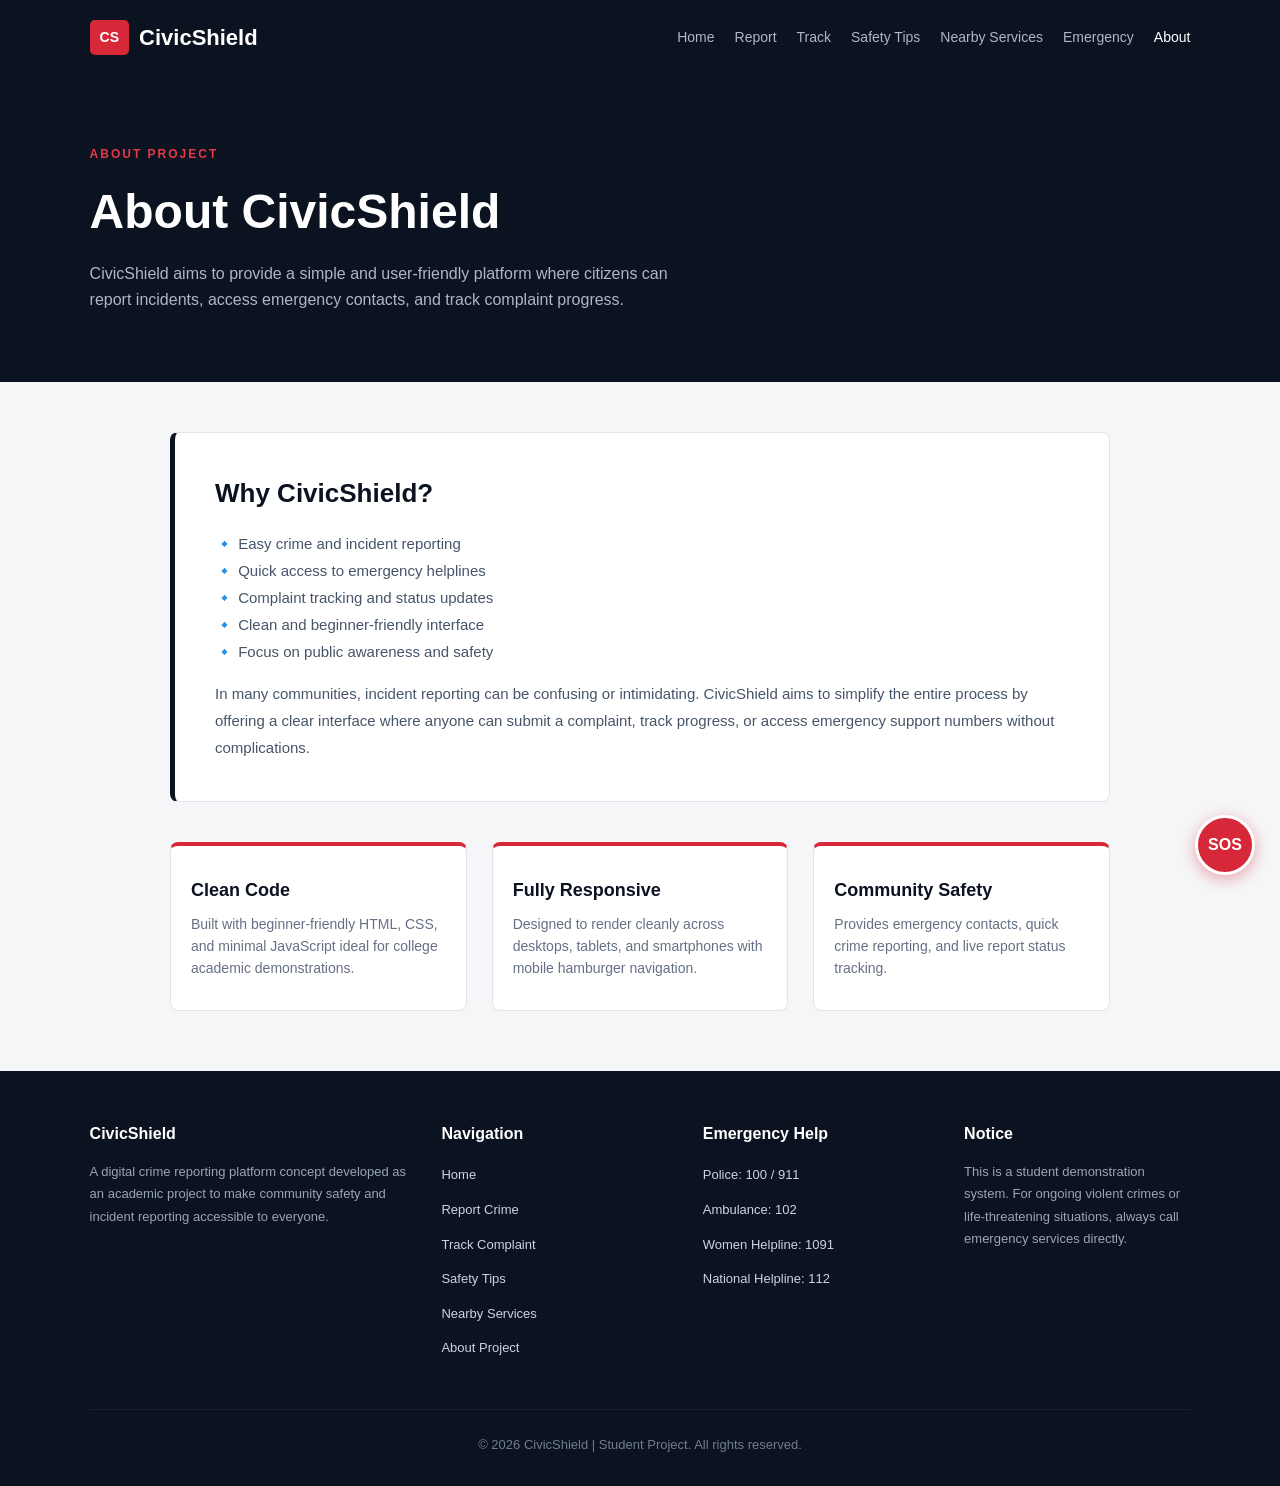
==== about.html @ 10e53ed2 "Add about and emergency pages" ====
<!DOCTYPE html>
<html lang="en">

<head>
    <meta charset="UTF-8">
    <meta name="viewport" content="width=device-width, initial-scale=1.0">
    <title>About | CivicShield</title>

    <style>
        * {
            margin: 0;
            padding: 0;
            box-sizing: border-box;
            font-family: Arial, sans-serif;
        }

        body {
            background: #f5f6f8;
            color: #111827;
            line-height: 1.6;
        }

        a {
            text-decoration: none;
            color: inherit;
        }

        /* FLOATING SOS BUTTON */
        .floating-sos {
            position: fixed;
            bottom: 25px;
            right: 25px;
            width: 60px;
            height: 60px;
            background-color: #d62839;
            color: #ffffff;
            border-radius: 50%;
            display: flex;
            align-items: center;
            justify-content: center;
            font-size: 16px;
            font-weight: 800;
            border: 3px solid #ffffff;
            box-shadow: 0 4px 15px rgba(214, 40, 57, 0.4);
            z-index: 999;
            transition: transform 0.2s, background-color 0.2s;
        }

        .floating-sos:hover {
            background-color: #b91c2c;
            transform: scale(1.08);
        }

        /* NAVBAR */
        .navbar {
            height: 75px;
            background: #0b1220;
            color: white;
            display: flex;
            align-items: center;
            justify-content: space-between;
            padding: 0 7%;
            position: sticky;
            top: 0;
            z-index: 1000;
        }

        .logo {
            font-size: 22px;
            font-weight: bold;
            display: flex;
            align-items: center;
            gap: 10px;
        }

        .logo-box {
            background: #d62839;
            padding: 6px 10px;
            border-radius: 5px;
            font-size: 14px;
        }

        .nav-links {
            display: flex;
            align-items: center;
            gap: 20px;
        }

        .nav-links a {
            color: #aeb7c5;
            font-size: 14px;
            transition: 0.3s;
        }

        .nav-links a:hover,
        .nav-links a.active {
            color: white;
        }

        .nav-sos {
            background: #d62839;
            color: white !important;
            padding: 7px 14px;
            border-radius: 4px;
            font-size: 13px;
            font-weight: bold;
            letter-spacing: 1px;
        }

        .nav-sos:hover {
            background: #b91c2c;
        }

        .nav-button {
            background: #d62839;
            color: white !important;
            padding: 9px 16px;
            border-radius: 5px;
            font-size: 14px;
            font-weight: bold;
        }

        .nav-button:hover {
            background: #b91c2c;
        }

        /* Hamburger button for mobile */
        .hamburger {
            display: none;
            flex-direction: column;
            gap: 5px;
            background: none;
            border: none;
            cursor: pointer;
        }

        .hamburger span {
            display: block;
            width: 25px;
            height: 3px;
            background-color: #ffffff;
            border-radius: 2px;
        }

        /* HEADER */
        .header {
            background: #0b1220;
            color: white;
            padding: 70px 7%;
        }

        .red-title {
            color: #e63946;
            font-size: 12px;
            font-weight: bold;
            letter-spacing: 2px;
        }

        .header h1 {
            font-size: 48px;
            margin: 10px 0;
        }

        .header p:last-child {
            color: #aeb7c5;
            max-width: 600px;
        }

        /* MAIN CONTENT */
        .main {
            max-width: 1000px;
            margin: 50px auto;
            padding: 0 30px;
        }

        .about-card {
            background: white;
            padding: 40px;
            border: 1px solid #e1e4e9;
            border-left: 5px solid #0b1220;
            border-radius: 8px;
            margin-bottom: 40px;
        }

        .about-card h2 {
            font-size: 26px;
            color: #0b1220;
            margin-bottom: 15px;
        }

        .about-card p {
            color: #475569;
            font-size: 15px;
            line-height: 1.8;
            margin-bottom: 15px;
        }

        .about-card p:last-child {
            margin-bottom: 0;
        }

        .grid-info {
            display: grid;
            grid-template-columns: repeat(3, 1fr);
            gap: 25px;
            margin-top: 30px;
        }

        .info-box {
            background: white;
            padding: 30px 20px;
            border: 1px solid #e1e4e9;
            border-radius: 8px;
            border-top: 4px solid #d62839;
        }

        .info-box h3 {
            font-size: 18px;
            color: #0b1220;
            margin-bottom: 8px;
        }

        .info-box p {
            color: #667085;
            font-size: 14px;
        }

        /* FOOTER */
        footer {
            background: #0b1220;
            color: #9aa5b5;
            padding: 50px 7% 30px 7%;
            margin-top: 60px;
        }

        .footer-grid {
            display: grid;
            grid-template-columns: 1.4fr 1fr 1fr 1fr;
            gap: 35px;
            margin-bottom: 40px;
            text-align: left;
        }

        .footer-col h4 {
            color: #ffffff;
            font-size: 16px;
            margin-bottom: 15px;
        }

        .footer-col p {
            font-size: 13px;
            line-height: 1.7;
            color: #9aa5b5;
        }

        .footer-col ul {
            list-style: none;
        }

        .footer-col li {
            margin-bottom: 9px;
        }

        .footer-col a {
            color: #cbd5e1;
            font-size: 13px;
            transition: 0.2s;
        }

        .footer-col a:hover {
            color: #ffffff;
        }

        .copyright {
            font-size: 13px;
            color: #717d8e;
            border-top: 1px solid #162235;
            padding-top: 25px;
            text-align: center;
        }

        /* RESPONSIVE */
        @media(max-width: 900px) {
            .grid-info {
                grid-template-columns: 1fr;
            }

            .footer-grid {
                grid-template-columns: 1fr 1fr;
            }
        }

        @media(max-width: 768px) {
            .navbar {
                padding: 0 5%;
            }

            .hamburger {
                display: flex;
            }

            .nav-links {
                position: absolute;
                top: 75px;
                left: 0;
                width: 100%;
                background-color: #0b1220;
                flex-direction: column;
                align-items: flex-start;
                padding: 20px 5%;
                gap: 15px;
                display: none;
                border-bottom: 2px solid #d62839;
            }

            .nav-links.active {
                display: flex;
            }

            .nav-links a {
                width: 100%;
                padding: 6px 0;
                font-size: 16px;
            }

            .header {
                padding: 50px 5%;
            }

            .header h1 {
                font-size: 34px;
            }

            .main {
                padding: 0 5%;
            }

            .footer-grid {
                grid-template-columns: 1fr;
            }
        }
    </style>
</head>

<body>

    <!-- FLOATING SOS BUTTON ON EVERY PAGE -->
    <a href="emergency.html" class="floating-sos" title="Emergency SOS - Click for Immediate Help">
        SOS
    </a>

    <!-- NAVBAR -->
    <header class="navbar">
        <a href="index.html" class="logo">
            <span class="logo-box">CS</span>
            CivicShield
        </a>

        <button class="hamburger" onclick="toggleMenu()" aria-label="Toggle menu">
            <span></span>
            <span></span>
            <span></span>
        </button>

        <nav class="nav-links" id="nav-links">
            <a href="index.html">Home</a>
            <a href="report.html">Report</a>
            <a href="track.html">Track</a>
            <a href="safety-tips.html">Safety Tips</a>
            <a href="nearby-services.html">Nearby Services</a>
            <a href="emergency.html">Emergency</a>
            <a href="about.html" class="active">About</a>
        </nav>
    </header>

    <!-- HEADER -->
    <section class="header">
        <p class="red-title">ABOUT PROJECT</p>
        <h1>About CivicShield</h1>
        <p>
            CivicShield aims to provide a simple and user-friendly platform where citizens can report incidents, access
            emergency contacts, and track complaint progress. 
        </p>
    </section>

    <!-- MAIN -->
    <main class="main">
        <div class="about-card">
            <h2>Why CivicShield?</h2>
            <p>
                🔹 Easy crime and incident reporting<br>
                🔹 Quick access to emergency helplines<br>
                🔹 Complaint tracking and status updates<br>
                🔹 Clean and beginner-friendly interface<br>
                🔹 Focus on public awareness and safety
            </p>
            <p>
                In many communities, incident reporting can be confusing or intimidating. CivicShield aims to simplify
                the entire process by offering a clear interface where anyone can submit a complaint, track progress, or
                access emergency support numbers without complications.
            </p>
        </div>

        <div class="grid-info">
            <div class="info-box">
                <h3>Clean Code</h3>
                <p>Built with beginner-friendly HTML, CSS, and minimal JavaScript ideal for college academic
                    demonstrations.</p>
            </div>

            <div class="info-box">
                <h3>Fully Responsive</h3>
                <p>Designed to render cleanly across desktops, tablets, and smartphones with mobile hamburger
                    navigation.</p>
            </div>

            <div class="info-box">
                <h3>Community Safety</h3>
                <p>Provides emergency contacts, quick crime reporting, and live report status tracking.</p>
            </div>
        </div>
    </main>

    <!-- EXPANDED SIMPLE FOOTER -->
    <footer>
        <div class="footer-grid">
            <div class="footer-col">
                <h4>CivicShield</h4>
                <p>
                    A digital crime reporting platform concept developed as an academic project to make community safety
                    and incident reporting accessible to everyone.
                </p>
            </div>

            <div class="footer-col">
                <h4>Navigation</h4>
                <ul>
                    <li><a href="index.html">Home</a></li>
                    <li><a href="report.html">Report Crime</a></li>
                    <li><a href="track.html">Track Complaint</a></li>
                    <li><a href="safety-tips.html">Safety Tips</a></li>
                    <li><a href="nearby-services.html">Nearby Services</a></li>
                    <li><a href="about.html">About Project</a></li>
                </ul>
            </div>

            <div class="footer-col">
                <h4>Emergency Help</h4>
                <ul>
                    <li><a href="tel:100">Police: 100 / 911</a></li>
                    <li><a href="tel:102">Ambulance: 102</a></li>
                    <li><a href="tel:1091">Women Helpline: 1091</a></li>
                    <li><a href="tel:112">National Helpline: 112</a></li>
                </ul>
            </div>

            <div class="footer-col">
                <h4>Notice</h4>
                <p>
                    This is a student demonstration system. For ongoing violent crimes or life-threatening situations,
                    always call emergency services directly.
                </p>
            </div>
        </div>

        <p class="copyright">
            &copy; 2026 CivicShield | Student Project. All rights reserved.
        </p>
    </footer>

    <!-- BASIC JAVASCRIPT -->
    <script>
        function toggleMenu() {
            var menu = document.getElementById("nav-links");
            menu.classList.toggle("active");
        }
    </script>
</body>

</html>
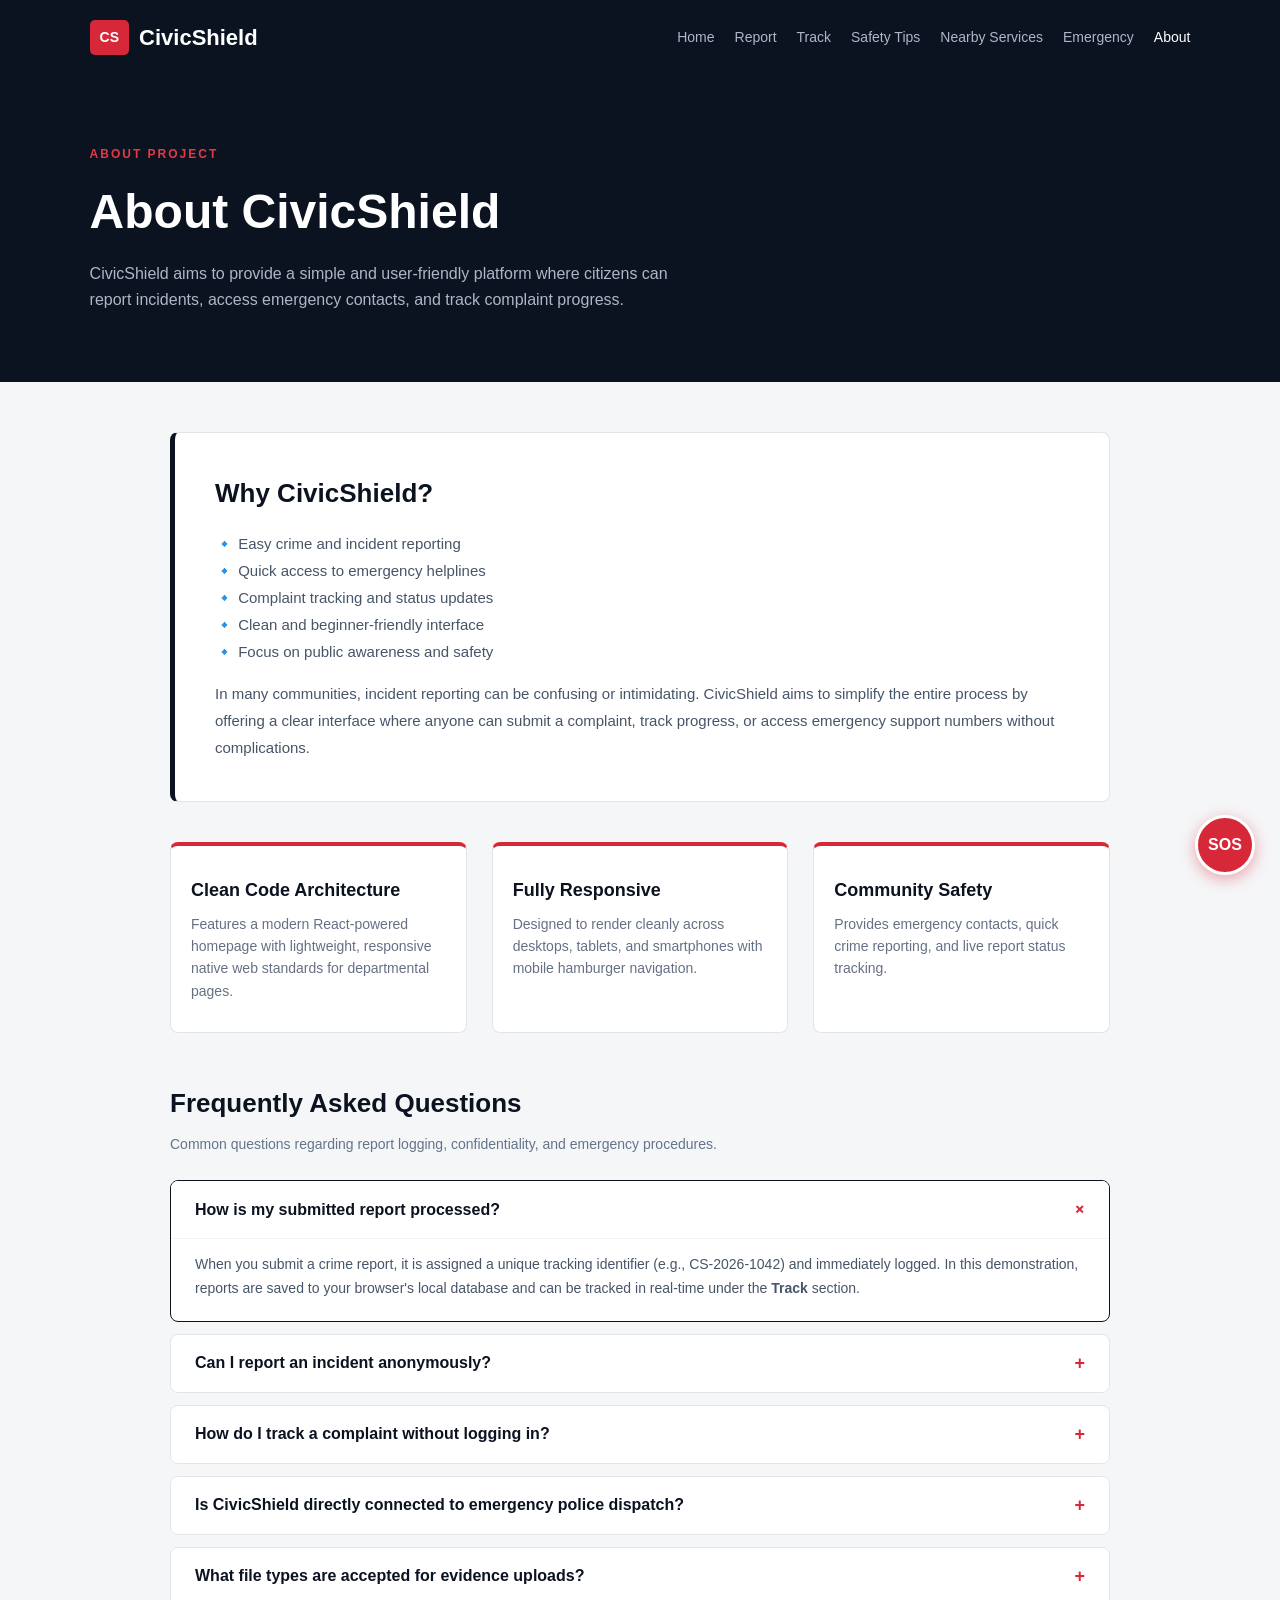
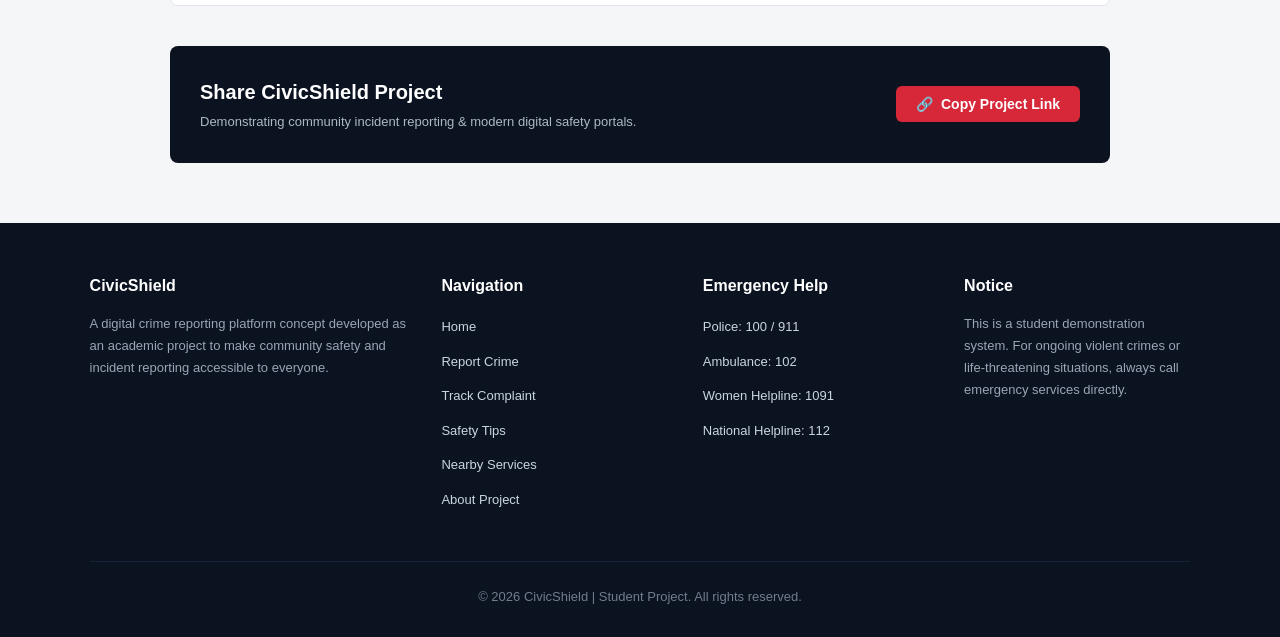
==== commit 23ad00fd: "Update about and emergency pages" ====
--- a/about.html
+++ b/about.html
@@ -225,6 +225,149 @@
             font-size: 14px;
         }
 
+        /* FAQ SECTION & ACCORDIONS */
+        .faq-section {
+            margin-top: 50px;
+        }
+
+        .faq-section h2 {
+            font-size: 26px;
+            color: #0b1220;
+            margin-bottom: 8px;
+        }
+
+        .faq-section p.faq-intro {
+            color: #64748b;
+            font-size: 14px;
+            margin-bottom: 25px;
+        }
+
+        .faq-item {
+            background: #ffffff;
+            border: 1px solid #e1e4e9;
+            border-radius: 8px;
+            margin-bottom: 12px;
+            overflow: hidden;
+            transition: border-color 0.2s;
+        }
+
+        .faq-item.open {
+            border-color: #0b1220;
+        }
+
+        .faq-header {
+            width: 100%;
+            background: #ffffff;
+            border: none;
+            padding: 18px 24px;
+            text-align: left;
+            display: flex;
+            justify-content: space-between;
+            align-items: center;
+            font-size: 16px;
+            font-weight: 700;
+            color: #0b1220;
+            cursor: pointer;
+            transition: background-color 0.2s;
+        }
+
+        .faq-header:hover {
+            background-color: #f8fafc;
+        }
+
+        .faq-icon {
+            font-size: 18px;
+            font-weight: bold;
+            color: #d62839;
+            transition: transform 0.2s;
+        }
+
+        .faq-item.open .faq-icon {
+            transform: rotate(45deg);
+        }
+
+        .faq-content {
+            display: none;
+            padding: 0 24px 20px 24px;
+            color: #475569;
+            font-size: 14px;
+            line-height: 1.7;
+            border-top: 1px solid #f1f5f9;
+            padding-top: 14px;
+        }
+
+        .faq-item.open .faq-content {
+            display: block;
+        }
+
+        /* PROJECT ACTIONS BAR */
+        .project-actions-bar {
+            margin-top: 40px;
+            background: #0b1220;
+            color: #ffffff;
+            padding: 30px;
+            border-radius: 8px;
+            display: flex;
+            align-items: center;
+            justify-content: space-between;
+            flex-wrap: wrap;
+            gap: 20px;
+        }
+
+        .project-actions-bar h3 {
+            font-size: 20px;
+            margin-bottom: 4px;
+        }
+
+        .project-actions-bar p {
+            color: #aeb7c5;
+            font-size: 13px;
+        }
+
+        .btn-share-project {
+            background: #d62839;
+            color: #ffffff;
+            border: none;
+            padding: 10px 20px;
+            border-radius: 6px;
+            font-weight: bold;
+            cursor: pointer;
+            transition: 0.2s;
+            display: inline-flex;
+            align-items: center;
+            gap: 8px;
+            font-size: 14px;
+        }
+
+        .btn-share-project:hover {
+            background: #b91c2c;
+        }
+
+        /* Toast feedback */
+        .toast-notify {
+            position: fixed;
+            bottom: 30px;
+            left: 50%;
+            transform: translateX(-50%) translateY(100px);
+            background: #0b1220;
+            color: #ffffff;
+            padding: 12px 24px;
+            border-radius: 30px;
+            font-size: 14px;
+            font-weight: bold;
+            box-shadow: 0 8px 24px rgba(0, 0, 0, 0.25);
+            border: 1px solid #d62839;
+            z-index: 10001;
+            opacity: 0;
+            transition: all 0.3s ease;
+            pointer-events: none;
+        }
+
+        .toast-notify.show {
+            transform: translateX(-50%) translateY(0);
+            opacity: 1;
+        }
+
         /* FOOTER */
         footer {
             background: #0b1220;
@@ -403,21 +546,91 @@
 
         <div class="grid-info">
             <div class="info-box">
-                <h3>Clean Code</h3>
-                <p>Built with beginner-friendly HTML, CSS, and minimal JavaScript ideal for college academic
-                    demonstrations.</p>
+                <h3>Clean Code Architecture</h3>
+                <p>Features a modern React-powered homepage with lightweight, responsive native web standards for departmental pages.</p>
             </div>
 
             <div class="info-box">
                 <h3>Fully Responsive</h3>
-                <p>Designed to render cleanly across desktops, tablets, and smartphones with mobile hamburger
-                    navigation.</p>
+                <p>Designed to render cleanly across desktops, tablets, and smartphones with mobile hamburger navigation.</p>
             </div>
 
             <div class="info-box">
                 <h3>Community Safety</h3>
                 <p>Provides emergency contacts, quick crime reporting, and live report status tracking.</p>
             </div>
+        </div>
+
+        <!-- FREQUENTLY ASKED QUESTIONS (INTERACTIVE ACCORDION) -->
+        <section class="faq-section">
+            <h2>Frequently Asked Questions</h2>
+            <p class="faq-intro">Common questions regarding report logging, confidentiality, and emergency procedures.</p>
+
+            <!-- FAQ 1 -->
+            <div class="faq-item open">
+                <button type="button" class="faq-header" onclick="toggleFaq(this)">
+                    <span>How is my submitted report processed?</span>
+                    <span class="faq-icon">+</span>
+                </button>
+                <div class="faq-content">
+                    When you submit a crime report, it is assigned a unique tracking identifier (e.g., <code>CS-2026-1042</code>) and immediately logged. In this demonstration, reports are saved to your browser's local database and can be tracked in real-time under the <strong>Track</strong> section.
+                </div>
+            </div>
+
+            <!-- FAQ 2 -->
+            <div class="faq-item">
+                <button type="button" class="faq-header" onclick="toggleFaq(this)">
+                    <span>Can I report an incident anonymously?</span>
+                    <span class="faq-icon">+</span>
+                </button>
+                <div class="faq-content">
+                    Yes. The report form includes an <em>"I wish to submit this report anonymously"</em> option. When selected, your personal identification and contact numbers are shielded from public view while still allowing your incident details to be reviewed.
+                </div>
+            </div>
+
+            <!-- FAQ 3 -->
+            <div class="faq-item">
+                <button type="button" class="faq-header" onclick="toggleFaq(this)">
+                    <span>How do I track a complaint without logging in?</span>
+                    <span class="faq-icon">+</span>
+                </button>
+                <div class="faq-content">
+                    You only need your unique Report ID. Simply visit the <strong>Track</strong> page or use the quick track search box on the homepage. Enter your ID to view current investigation status, assigned precinct, and progress notes.
+                </div>
+            </div>
+
+            <!-- FAQ 4 -->
+            <div class="faq-item">
+                <button type="button" class="faq-header" onclick="toggleFaq(this)">
+                    <span>Is CivicShield directly connected to emergency police dispatch?</span>
+                    <span class="faq-icon">+</span>
+                </button>
+                <div class="faq-content">
+                    CivicShield is a student concept platform designed to showcase digital governance and incident reporting workflows. For real-life active crimes, violence, or medical emergencies, you must immediately dial official helplines such as <strong>112</strong>, <strong>100</strong>, or <strong>102</strong>.
+                </div>
+            </div>
+
+            <!-- FAQ 5 -->
+            <div class="faq-item">
+                <button type="button" class="faq-header" onclick="toggleFaq(this)">
+                    <span>What file types are accepted for evidence uploads?</span>
+                    <span class="faq-icon">+</span>
+                </button>
+                <div class="faq-content">
+                    The evidence upload module accepts images and documents (JPG, PNG, WEBP, and PDF) up to 10MB per file with immediate visual preview before submitting.
+                </div>
+            </div>
+        </section>
+
+        <!-- PROJECT SHARE & ACTIONS BAR -->
+        <div class="project-actions-bar">
+            <div>
+                <h3>Share CivicShield Project</h3>
+                <p>Demonstrating community incident reporting &amp; modern digital safety portals.</p>
+            </div>
+            <button type="button" class="btn-share-project" onclick="copyProjectLink()">
+                <span>🔗</span> Copy Project Link
+            </button>
         </div>
     </main>
 
@@ -468,12 +681,95 @@
         </p>
     </footer>
 
-    <!-- BASIC JAVASCRIPT -->
+    <!-- TOAST NOTIFICATION -->
+    <div id="about-toast" class="toast-notify">Project link copied to clipboard!</div>
+
+    <!-- INTERMEDIATE JAVASCRIPT LOGIC -->
     <script>
+        var toastTimer = null;
+
+        // Mobile menu toggle with outside click and escape key handling
         function toggleMenu() {
             var menu = document.getElementById("nav-links");
             menu.classList.toggle("active");
         }
+
+        document.addEventListener("click", function (event) {
+            var nav = document.getElementById("nav-links");
+            var hamburger = document.querySelector(".hamburger");
+            if (nav && nav.classList.contains("active")) {
+                if (!nav.contains(event.target) && !hamburger.contains(event.target)) {
+                    nav.classList.remove("active");
+                }
+            }
+        });
+
+        document.addEventListener("keydown", function (event) {
+            if (event.key === "Escape") {
+                var nav = document.getElementById("nav-links");
+                if (nav) nav.classList.remove("active");
+            }
+        });
+
+        // FAQ accordion toggle
+        function toggleFaq(headerBtn) {
+            var faqItem = headerBtn.closest(".faq-item");
+            if (!faqItem) return;
+
+            var isOpen = faqItem.classList.contains("open");
+            // Optional: close other open items for single-accordion behavior
+            document.querySelectorAll(".faq-item").forEach(function (item) {
+                if (item !== faqItem) item.classList.remove("open");
+            });
+
+            if (isOpen) {
+                faqItem.classList.remove("open");
+            } else {
+                faqItem.classList.add("open");
+            }
+        }
+
+        // Copy project link to clipboard
+        function copyProjectLink() {
+            var currentUrl = window.location.origin + window.location.pathname.replace("about.html", "index.html");
+            if (navigator.clipboard && navigator.clipboard.writeText) {
+                navigator.clipboard.writeText(currentUrl).then(function () {
+                    showToast("CivicShield link copied to clipboard!");
+                }).catch(function () {
+                    fallbackCopy(currentUrl);
+                });
+            } else {
+                fallbackCopy(currentUrl);
+            }
+        }
+
+        function fallbackCopy(text) {
+            var ta = document.createElement("textarea");
+            ta.value = text;
+            ta.style.position = "fixed";
+            ta.style.opacity = "0";
+            document.body.appendChild(ta);
+            ta.select();
+            try {
+                document.execCommand("copy");
+                showToast("CivicShield link copied to clipboard!");
+            } catch (err) {
+                console.warn("Fallback copy failed:", err);
+            }
+            document.body.removeChild(ta);
+        }
+
+        function showToast(message) {
+            var toast = document.getElementById("about-toast");
+            if (!toast) return;
+            toast.innerText = message;
+            toast.classList.add("show");
+
+            if (toastTimer) clearTimeout(toastTimer);
+            toastTimer = setTimeout(function () {
+                toast.classList.remove("show");
+            }, 3000);
+        }
     </script>
 </body>
 
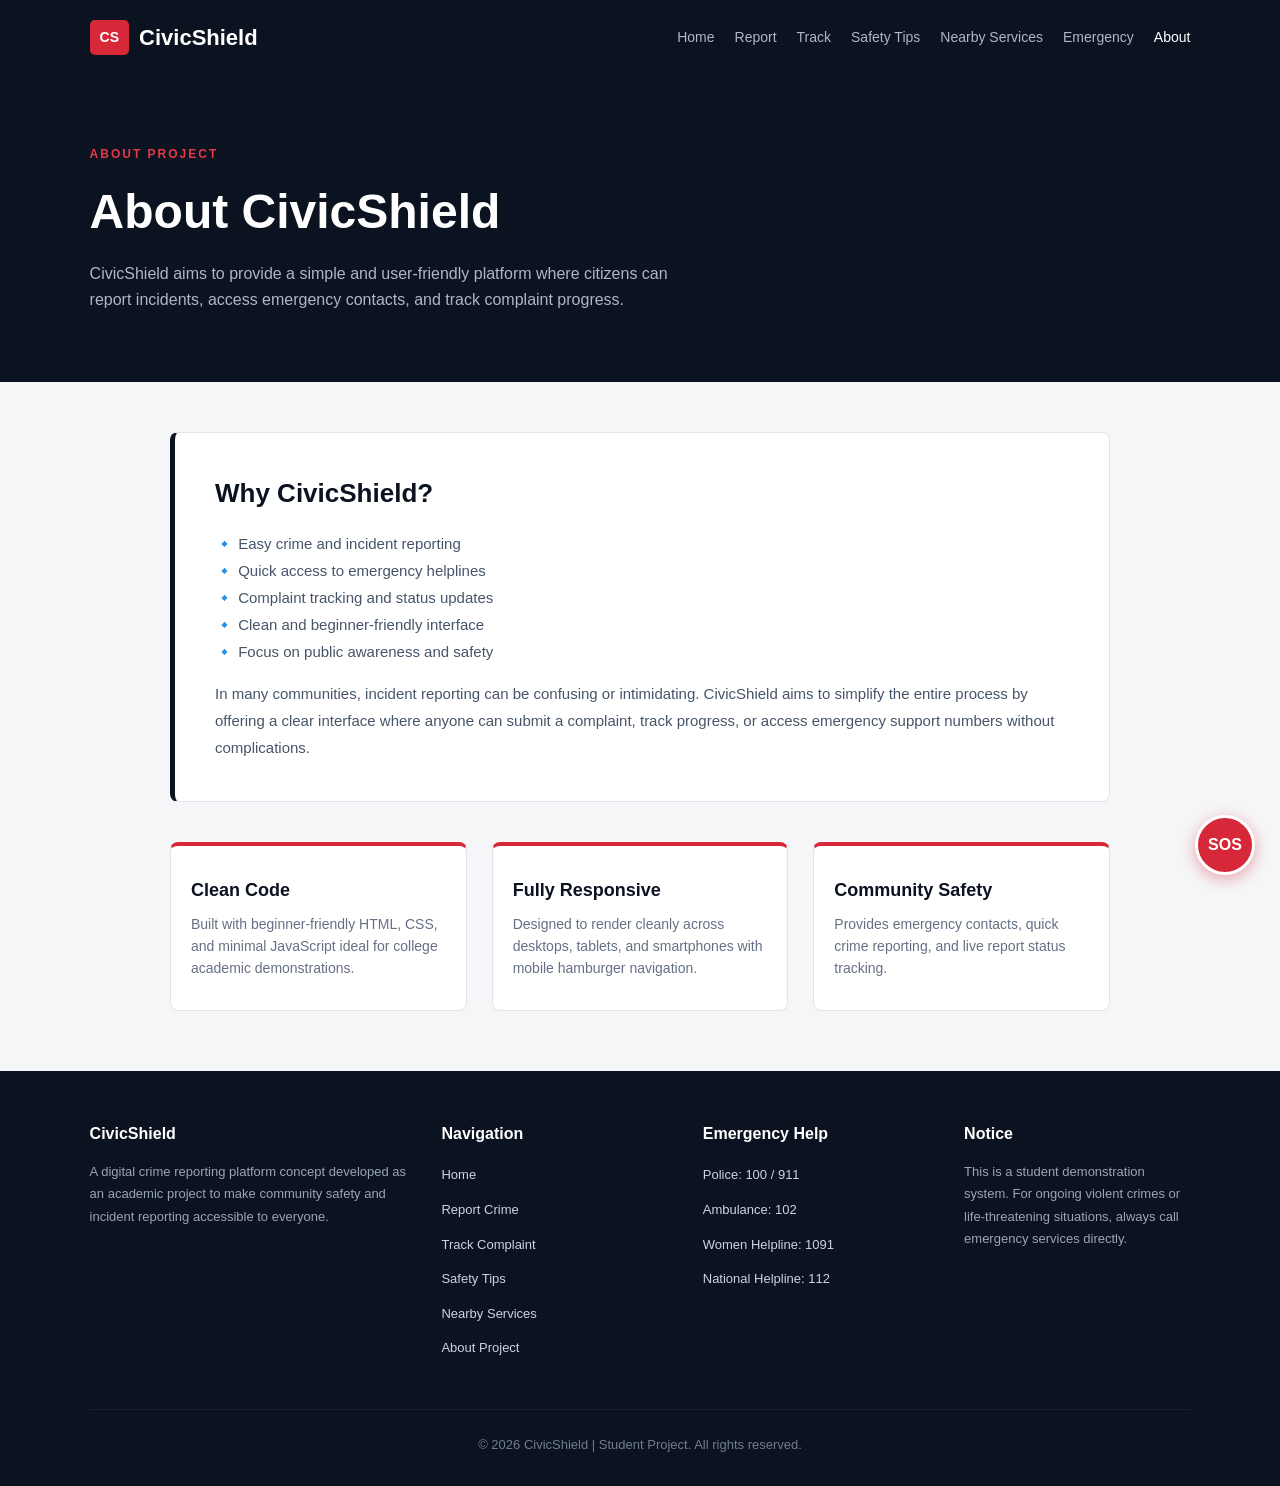
==== commit b759ebba: "Update about and emergency pages" ====
--- a/about.html
+++ b/about.html
@@ -225,149 +225,6 @@
             font-size: 14px;
         }
 
-        /* FAQ SECTION & ACCORDIONS */
-        .faq-section {
-            margin-top: 50px;
-        }
-
-        .faq-section h2 {
-            font-size: 26px;
-            color: #0b1220;
-            margin-bottom: 8px;
-        }
-
-        .faq-section p.faq-intro {
-            color: #64748b;
-            font-size: 14px;
-            margin-bottom: 25px;
-        }
-
-        .faq-item {
-            background: #ffffff;
-            border: 1px solid #e1e4e9;
-            border-radius: 8px;
-            margin-bottom: 12px;
-            overflow: hidden;
-            transition: border-color 0.2s;
-        }
-
-        .faq-item.open {
-            border-color: #0b1220;
-        }
-
-        .faq-header {
-            width: 100%;
-            background: #ffffff;
-            border: none;
-            padding: 18px 24px;
-            text-align: left;
-            display: flex;
-            justify-content: space-between;
-            align-items: center;
-            font-size: 16px;
-            font-weight: 700;
-            color: #0b1220;
-            cursor: pointer;
-            transition: background-color 0.2s;
-        }
-
-        .faq-header:hover {
-            background-color: #f8fafc;
-        }
-
-        .faq-icon {
-            font-size: 18px;
-            font-weight: bold;
-            color: #d62839;
-            transition: transform 0.2s;
-        }
-
-        .faq-item.open .faq-icon {
-            transform: rotate(45deg);
-        }
-
-        .faq-content {
-            display: none;
-            padding: 0 24px 20px 24px;
-            color: #475569;
-            font-size: 14px;
-            line-height: 1.7;
-            border-top: 1px solid #f1f5f9;
-            padding-top: 14px;
-        }
-
-        .faq-item.open .faq-content {
-            display: block;
-        }
-
-        /* PROJECT ACTIONS BAR */
-        .project-actions-bar {
-            margin-top: 40px;
-            background: #0b1220;
-            color: #ffffff;
-            padding: 30px;
-            border-radius: 8px;
-            display: flex;
-            align-items: center;
-            justify-content: space-between;
-            flex-wrap: wrap;
-            gap: 20px;
-        }
-
-        .project-actions-bar h3 {
-            font-size: 20px;
-            margin-bottom: 4px;
-        }
-
-        .project-actions-bar p {
-            color: #aeb7c5;
-            font-size: 13px;
-        }
-
-        .btn-share-project {
-            background: #d62839;
-            color: #ffffff;
-            border: none;
-            padding: 10px 20px;
-            border-radius: 6px;
-            font-weight: bold;
-            cursor: pointer;
-            transition: 0.2s;
-            display: inline-flex;
-            align-items: center;
-            gap: 8px;
-            font-size: 14px;
-        }
-
-        .btn-share-project:hover {
-            background: #b91c2c;
-        }
-
-        /* Toast feedback */
-        .toast-notify {
-            position: fixed;
-            bottom: 30px;
-            left: 50%;
-            transform: translateX(-50%) translateY(100px);
-            background: #0b1220;
-            color: #ffffff;
-            padding: 12px 24px;
-            border-radius: 30px;
-            font-size: 14px;
-            font-weight: bold;
-            box-shadow: 0 8px 24px rgba(0, 0, 0, 0.25);
-            border: 1px solid #d62839;
-            z-index: 10001;
-            opacity: 0;
-            transition: all 0.3s ease;
-            pointer-events: none;
-        }
-
-        .toast-notify.show {
-            transform: translateX(-50%) translateY(0);
-            opacity: 1;
-        }
-
         /* FOOTER */
         footer {
             background: #0b1220;
@@ -546,91 +403,21 @@
 
         <div class="grid-info">
             <div class="info-box">
-                <h3>Clean Code Architecture</h3>
-                <p>Features a modern React-powered homepage with lightweight, responsive native web standards for departmental pages.</p>
+                <h3>Clean Code</h3>
+                <p>Built with beginner-friendly HTML, CSS, and minimal JavaScript ideal for college academic
+                    demonstrations.</p>
             </div>
 
             <div class="info-box">
                 <h3>Fully Responsive</h3>
-                <p>Designed to render cleanly across desktops, tablets, and smartphones with mobile hamburger navigation.</p>
+                <p>Designed to render cleanly across desktops, tablets, and smartphones with mobile hamburger
+                    navigation.</p>
             </div>
 
             <div class="info-box">
                 <h3>Community Safety</h3>
                 <p>Provides emergency contacts, quick crime reporting, and live report status tracking.</p>
             </div>
-        </div>
-
-        <!-- FREQUENTLY ASKED QUESTIONS (INTERACTIVE ACCORDION) -->
-        <section class="faq-section">
-            <h2>Frequently Asked Questions</h2>
-            <p class="faq-intro">Common questions regarding report logging, confidentiality, and emergency procedures.</p>
-
-            <!-- FAQ 1 -->
-            <div class="faq-item open">
-                <button type="button" class="faq-header" onclick="toggleFaq(this)">
-                    <span>How is my submitted report processed?</span>
-                    <span class="faq-icon">+</span>
-                </button>
-                <div class="faq-content">
-                    When you submit a crime report, it is assigned a unique tracking identifier (e.g., <code>CS-2026-1042</code>) and immediately logged. In this demonstration, reports are saved to your browser's local database and can be tracked in real-time under the <strong>Track</strong> section.
-                </div>
-            </div>
-
-            <!-- FAQ 2 -->
-            <div class="faq-item">
-                <button type="button" class="faq-header" onclick="toggleFaq(this)">
-                    <span>Can I report an incident anonymously?</span>
-                    <span class="faq-icon">+</span>
-                </button>
-                <div class="faq-content">
-                    Yes. The report form includes an <em>"I wish to submit this report anonymously"</em> option. When selected, your personal identification and contact numbers are shielded from public view while still allowing your incident details to be reviewed.
-                </div>
-            </div>
-
-            <!-- FAQ 3 -->
-            <div class="faq-item">
-                <button type="button" class="faq-header" onclick="toggleFaq(this)">
-                    <span>How do I track a complaint without logging in?</span>
-                    <span class="faq-icon">+</span>
-                </button>
-                <div class="faq-content">
-                    You only need your unique Report ID. Simply visit the <strong>Track</strong> page or use the quick track search box on the homepage. Enter your ID to view current investigation status, assigned precinct, and progress notes.
-                </div>
-            </div>
-
-            <!-- FAQ 4 -->
-            <div class="faq-item">
-                <button type="button" class="faq-header" onclick="toggleFaq(this)">
-                    <span>Is CivicShield directly connected to emergency police dispatch?</span>
-                    <span class="faq-icon">+</span>
-                </button>
-                <div class="faq-content">
-                    CivicShield is a student concept platform designed to showcase digital governance and incident reporting workflows. For real-life active crimes, violence, or medical emergencies, you must immediately dial official helplines such as <strong>112</strong>, <strong>100</strong>, or <strong>102</strong>.
-                </div>
-            </div>
-
-            <!-- FAQ 5 -->
-            <div class="faq-item">
-                <button type="button" class="faq-header" onclick="toggleFaq(this)">
-                    <span>What file types are accepted for evidence uploads?</span>
-                    <span class="faq-icon">+</span>
-                </button>
-                <div class="faq-content">
-                    The evidence upload module accepts images and documents (JPG, PNG, WEBP, and PDF) up to 10MB per file with immediate visual preview before submitting.
-                </div>
-            </div>
-        </section>
-
-        <!-- PROJECT SHARE & ACTIONS BAR -->
-        <div class="project-actions-bar">
-            <div>
-                <h3>Share CivicShield Project</h3>
-                <p>Demonstrating community incident reporting &amp; modern digital safety portals.</p>
-            </div>
-            <button type="button" class="btn-share-project" onclick="copyProjectLink()">
-                <span>🔗</span> Copy Project Link
-            </button>
         </div>
     </main>
 
@@ -681,95 +468,12 @@
         </p>
     </footer>
 
-    <!-- TOAST NOTIFICATION -->
-    <div id="about-toast" class="toast-notify">Project link copied to clipboard!</div>
-
-    <!-- INTERMEDIATE JAVASCRIPT LOGIC -->
+    <!-- BASIC JAVASCRIPT -->
     <script>
-        var toastTimer = null;
-
-        // Mobile menu toggle with outside click and escape key handling
         function toggleMenu() {
             var menu = document.getElementById("nav-links");
             menu.classList.toggle("active");
         }
-
-        document.addEventListener("click", function (event) {
-            var nav = document.getElementById("nav-links");
-            var hamburger = document.querySelector(".hamburger");
-            if (nav && nav.classList.contains("active")) {
-                if (!nav.contains(event.target) && !hamburger.contains(event.target)) {
-                    nav.classList.remove("active");
-                }
-            }
-        });
-
-        document.addEventListener("keydown", function (event) {
-            if (event.key === "Escape") {
-                var nav = document.getElementById("nav-links");
-                if (nav) nav.classList.remove("active");
-            }
-        });
-
-        // FAQ accordion toggle
-        function toggleFaq(headerBtn) {
-            var faqItem = headerBtn.closest(".faq-item");
-            if (!faqItem) return;
-
-            var isOpen = faqItem.classList.contains("open");
-            // Optional: close other open items for single-accordion behavior
-            document.querySelectorAll(".faq-item").forEach(function (item) {
-                if (item !== faqItem) item.classList.remove("open");
-            });
-
-            if (isOpen) {
-                faqItem.classList.remove("open");
-            } else {
-                faqItem.classList.add("open");
-            }
-        }
-
-        // Copy project link to clipboard
-        function copyProjectLink() {
-            var currentUrl = window.location.origin + window.location.pathname.replace("about.html", "index.html");
-            if (navigator.clipboard && navigator.clipboard.writeText) {
-                navigator.clipboard.writeText(currentUrl).then(function () {
-                    showToast("CivicShield link copied to clipboard!");
-                }).catch(function () {
-                    fallbackCopy(currentUrl);
-                });
-            } else {
-                fallbackCopy(currentUrl);
-            }
-        }
-
-        function fallbackCopy(text) {
-            var ta = document.createElement("textarea");
-            ta.value = text;
-            ta.style.position = "fixed";
-            ta.style.opacity = "0";
-            document.body.appendChild(ta);
-            ta.select();
-            try {
-                document.execCommand("copy");
-                showToast("CivicShield link copied to clipboard!");
-            } catch (err) {
-                console.warn("Fallback copy failed:", err);
-            }
-            document.body.removeChild(ta);
-        }
-
-        function showToast(message) {
-            var toast = document.getElementById("about-toast");
-            if (!toast) return;
-            toast.innerText = message;
-            toast.classList.add("show");
-
-            if (toastTimer) clearTimeout(toastTimer);
-            toastTimer = setTimeout(function () {
-                toast.classList.remove("show");
-            }, 3000);
-        }
     </script>
 </body>
 
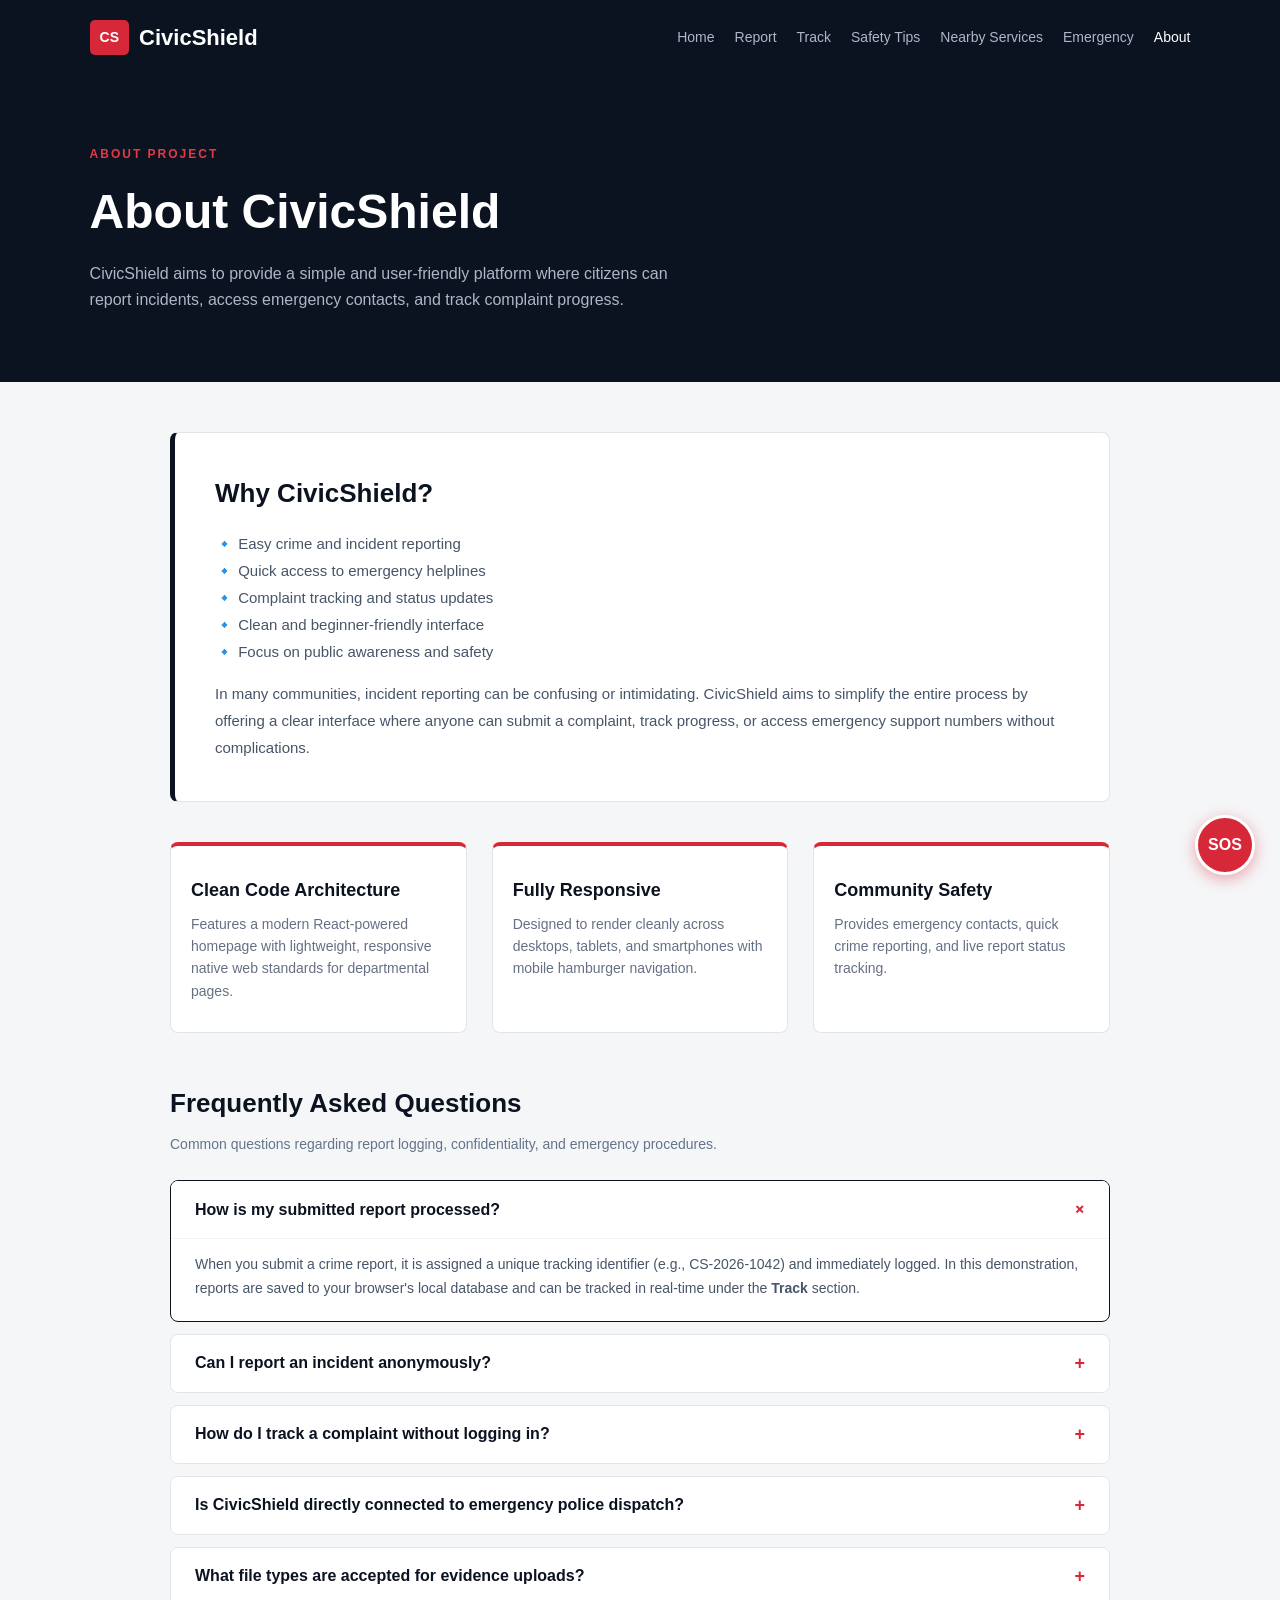
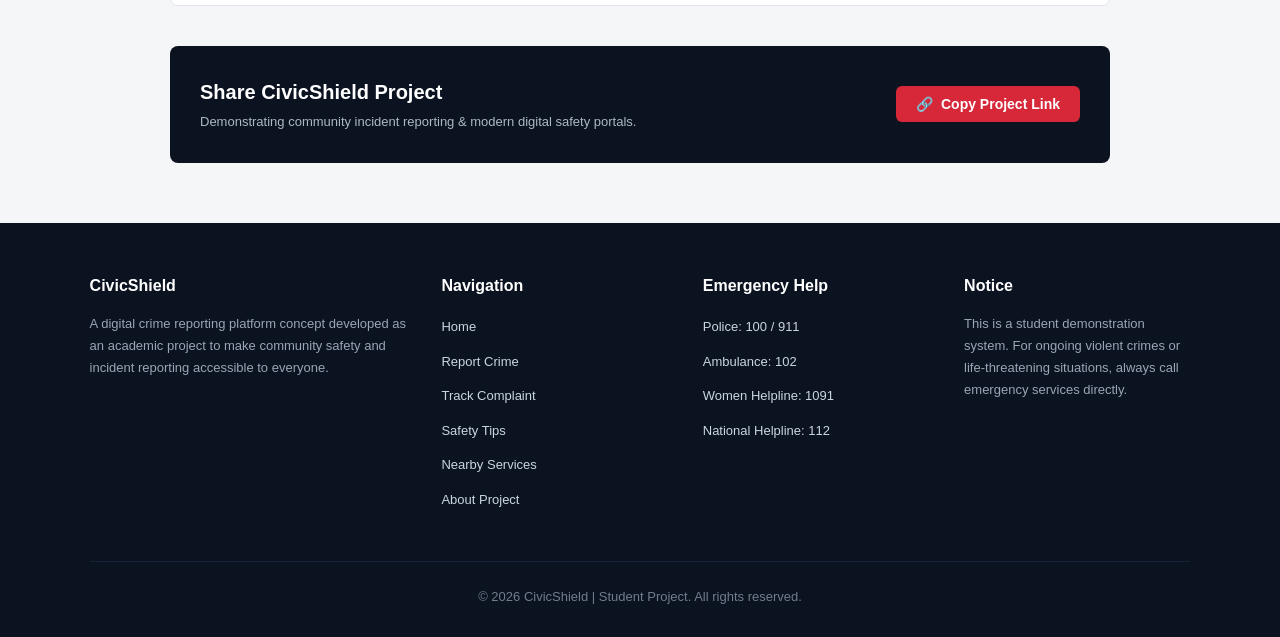
==== commit e2cf76bc: "Update about and emergency pages" ====
--- a/about.html
+++ b/about.html
@@ -225,6 +225,149 @@
             font-size: 14px;
         }
 
+        /* FAQ SECTION & ACCORDIONS */
+        .faq-section {
+            margin-top: 50px;
+        }
+
+        .faq-section h2 {
+            font-size: 26px;
+            color: #0b1220;
+            margin-bottom: 8px;
+        }
+
+        .faq-section p.faq-intro {
+            color: #64748b;
+            font-size: 14px;
+            margin-bottom: 25px;
+        }
+
+        .faq-item {
+            background: #ffffff;
+            border: 1px solid #e1e4e9;
+            border-radius: 8px;
+            margin-bottom: 12px;
+            overflow: hidden;
+            transition: border-color 0.2s;
+        }
+
+        .faq-item.open {
+            border-color: #0b1220;
+        }
+
+        .faq-header {
+            width: 100%;
+            background: #ffffff;
+            border: none;
+            padding: 18px 24px;
+            text-align: left;
+            display: flex;
+            justify-content: space-between;
+            align-items: center;
+            font-size: 16px;
+            font-weight: 700;
+            color: #0b1220;
+            cursor: pointer;
+            transition: background-color 0.2s;
+        }
+
+        .faq-header:hover {
+            background-color: #f8fafc;
+        }
+
+        .faq-icon {
+            font-size: 18px;
+            font-weight: bold;
+            color: #d62839;
+            transition: transform 0.2s;
+        }
+
+        .faq-item.open .faq-icon {
+            transform: rotate(45deg);
+        }
+
+        .faq-content {
+            display: none;
+            padding: 0 24px 20px 24px;
+            color: #475569;
+            font-size: 14px;
+            line-height: 1.7;
+            border-top: 1px solid #f1f5f9;
+            padding-top: 14px;
+        }
+
+        .faq-item.open .faq-content {
+            display: block;
+        }
+
+        /* PROJECT ACTIONS BAR */
+        .project-actions-bar {
+            margin-top: 40px;
+            background: #0b1220;
+            color: #ffffff;
+            padding: 30px;
+            border-radius: 8px;
+            display: flex;
+            align-items: center;
+            justify-content: space-between;
+            flex-wrap: wrap;
+            gap: 20px;
+        }
+
+        .project-actions-bar h3 {
+            font-size: 20px;
+            margin-bottom: 4px;
+        }
+
+        .project-actions-bar p {
+            color: #aeb7c5;
+            font-size: 13px;
+        }
+
+        .btn-share-project {
+            background: #d62839;
+            color: #ffffff;
+            border: none;
+            padding: 10px 20px;
+            border-radius: 6px;
+            font-weight: bold;
+            cursor: pointer;
+            transition: 0.2s;
+            display: inline-flex;
+            align-items: center;
+            gap: 8px;
+            font-size: 14px;
+        }
+
+        .btn-share-project:hover {
+            background: #b91c2c;
+        }
+
+        /* Toast feedback */
+        .toast-notify {
+            position: fixed;
+            bottom: 30px;
+            left: 50%;
+            transform: translateX(-50%) translateY(100px);
+            background: #0b1220;
+            color: #ffffff;
+            padding: 12px 24px;
+            border-radius: 30px;
+            font-size: 14px;
+            font-weight: bold;
+            box-shadow: 0 8px 24px rgba(0, 0, 0, 0.25);
+            border: 1px solid #d62839;
+            z-index: 10001;
+            opacity: 0;
+            transition: all 0.3s ease;
+            pointer-events: none;
+        }
+
+        .toast-notify.show {
+            transform: translateX(-50%) translateY(0);
+            opacity: 1;
+        }
+
         /* FOOTER */
         footer {
             background: #0b1220;
@@ -403,21 +546,91 @@
 
         <div class="grid-info">
             <div class="info-box">
-                <h3>Clean Code</h3>
-                <p>Built with beginner-friendly HTML, CSS, and minimal JavaScript ideal for college academic
-                    demonstrations.</p>
+                <h3>Clean Code Architecture</h3>
+                <p>Features a modern React-powered homepage with lightweight, responsive native web standards for departmental pages.</p>
             </div>
 
             <div class="info-box">
                 <h3>Fully Responsive</h3>
-                <p>Designed to render cleanly across desktops, tablets, and smartphones with mobile hamburger
-                    navigation.</p>
+                <p>Designed to render cleanly across desktops, tablets, and smartphones with mobile hamburger navigation.</p>
             </div>
 
             <div class="info-box">
                 <h3>Community Safety</h3>
                 <p>Provides emergency contacts, quick crime reporting, and live report status tracking.</p>
             </div>
+        </div>
+
+        <!-- FREQUENTLY ASKED QUESTIONS (INTERACTIVE ACCORDION) -->
+        <section class="faq-section">
+            <h2>Frequently Asked Questions</h2>
+            <p class="faq-intro">Common questions regarding report logging, confidentiality, and emergency procedures.</p>
+
+            <!-- FAQ 1 -->
+            <div class="faq-item open">
+                <button type="button" class="faq-header" onclick="toggleFaq(this)">
+                    <span>How is my submitted report processed?</span>
+                    <span class="faq-icon">+</span>
+                </button>
+                <div class="faq-content">
+                    When you submit a crime report, it is assigned a unique tracking identifier (e.g., <code>CS-2026-1042</code>) and immediately logged. In this demonstration, reports are saved to your browser's local database and can be tracked in real-time under the <strong>Track</strong> section.
+                </div>
+            </div>
+
+            <!-- FAQ 2 -->
+            <div class="faq-item">
+                <button type="button" class="faq-header" onclick="toggleFaq(this)">
+                    <span>Can I report an incident anonymously?</span>
+                    <span class="faq-icon">+</span>
+                </button>
+                <div class="faq-content">
+                    Yes. The report form includes an <em>"I wish to submit this report anonymously"</em> option. When selected, your personal identification and contact numbers are shielded from public view while still allowing your incident details to be reviewed.
+                </div>
+            </div>
+
+            <!-- FAQ 3 -->
+            <div class="faq-item">
+                <button type="button" class="faq-header" onclick="toggleFaq(this)">
+                    <span>How do I track a complaint without logging in?</span>
+                    <span class="faq-icon">+</span>
+                </button>
+                <div class="faq-content">
+                    You only need your unique Report ID. Simply visit the <strong>Track</strong> page or use the quick track search box on the homepage. Enter your ID to view current investigation status, assigned precinct, and progress notes.
+                </div>
+            </div>
+
+            <!-- FAQ 4 -->
+            <div class="faq-item">
+                <button type="button" class="faq-header" onclick="toggleFaq(this)">
+                    <span>Is CivicShield directly connected to emergency police dispatch?</span>
+                    <span class="faq-icon">+</span>
+                </button>
+                <div class="faq-content">
+                    CivicShield is a student concept platform designed to showcase digital governance and incident reporting workflows. For real-life active crimes, violence, or medical emergencies, you must immediately dial official helplines such as <strong>112</strong>, <strong>100</strong>, or <strong>102</strong>.
+                </div>
+            </div>
+
+            <!-- FAQ 5 -->
+            <div class="faq-item">
+                <button type="button" class="faq-header" onclick="toggleFaq(this)">
+                    <span>What file types are accepted for evidence uploads?</span>
+                    <span class="faq-icon">+</span>
+                </button>
+                <div class="faq-content">
+                    The evidence upload module accepts images and documents (JPG, PNG, WEBP, and PDF) up to 10MB per file with immediate visual preview before submitting.
+                </div>
+            </div>
+        </section>
+
+        <!-- PROJECT SHARE & ACTIONS BAR -->
+        <div class="project-actions-bar">
+            <div>
+                <h3>Share CivicShield Project</h3>
+                <p>Demonstrating community incident reporting &amp; modern digital safety portals.</p>
+            </div>
+            <button type="button" class="btn-share-project" onclick="copyProjectLink()">
+                <span>🔗</span> Copy Project Link
+            </button>
         </div>
     </main>
 
@@ -468,12 +681,95 @@
         </p>
     </footer>
 
-    <!-- BASIC JAVASCRIPT -->
+    <!-- TOAST NOTIFICATION -->
+    <div id="about-toast" class="toast-notify">Project link copied to clipboard!</div>
+
+    <!-- INTERMEDIATE JAVASCRIPT LOGIC -->
     <script>
+        var toastTimer = null;
+
+        // Mobile menu toggle with outside click and escape key handling
         function toggleMenu() {
             var menu = document.getElementById("nav-links");
             menu.classList.toggle("active");
         }
+
+        document.addEventListener("click", function (event) {
+            var nav = document.getElementById("nav-links");
+            var hamburger = document.querySelector(".hamburger");
+            if (nav && nav.classList.contains("active")) {
+                if (!nav.contains(event.target) && !hamburger.contains(event.target)) {
+                    nav.classList.remove("active");
+                }
+            }
+        });
+
+        document.addEventListener("keydown", function (event) {
+            if (event.key === "Escape") {
+                var nav = document.getElementById("nav-links");
+                if (nav) nav.classList.remove("active");
+            }
+        });
+
+        // FAQ accordion toggle
+        function toggleFaq(headerBtn) {
+            var faqItem = headerBtn.closest(".faq-item");
+            if (!faqItem) return;
+
+            var isOpen = faqItem.classList.contains("open");
+            // Optional: close other open items for single-accordion behavior
+            document.querySelectorAll(".faq-item").forEach(function (item) {
+                if (item !== faqItem) item.classList.remove("open");
+            });
+
+            if (isOpen) {
+                faqItem.classList.remove("open");
+            } else {
+                faqItem.classList.add("open");
+            }
+        }
+
+        // Copy project link to clipboard
+        function copyProjectLink() {
+            var currentUrl = window.location.origin + window.location.pathname.replace("about.html", "index.html");
+            if (navigator.clipboard && navigator.clipboard.writeText) {
+                navigator.clipboard.writeText(currentUrl).then(function () {
+                    showToast("CivicShield link copied to clipboard!");
+                }).catch(function () {
+                    fallbackCopy(currentUrl);
+                });
+            } else {
+                fallbackCopy(currentUrl);
+            }
+        }
+
+        function fallbackCopy(text) {
+            var ta = document.createElement("textarea");
+            ta.value = text;
+            ta.style.position = "fixed";
+            ta.style.opacity = "0";
+            document.body.appendChild(ta);
+            ta.select();
+            try {
+                document.execCommand("copy");
+                showToast("CivicShield link copied to clipboard!");
+            } catch (err) {
+                console.warn("Fallback copy failed:", err);
+            }
+            document.body.removeChild(ta);
+        }
+
+        function showToast(message) {
+            var toast = document.getElementById("about-toast");
+            if (!toast) return;
+            toast.innerText = message;
+            toast.classList.add("show");
+
+            if (toastTimer) clearTimeout(toastTimer);
+            toastTimer = setTimeout(function () {
+                toast.classList.remove("show");
+            }, 3000);
+        }
     </script>
 </body>
 
